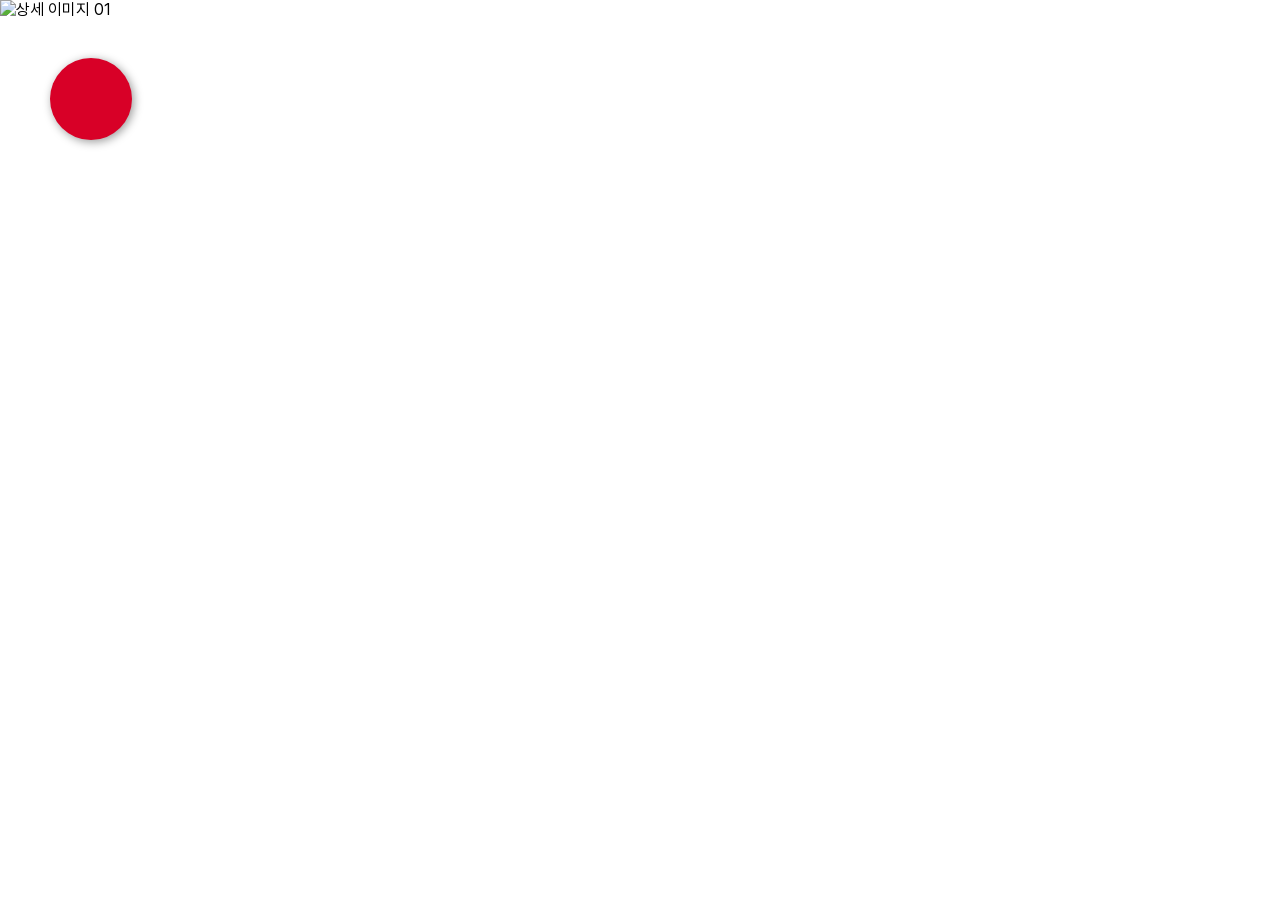
==== sub/stt.html @ 89690f17 "Add files via upload" ====
<!doctype html>
<html lang="ko">
<head>
<meta charset="utf-8">
<meta name="viewport" id="viewport" content="width=device-width,initial-scale=1.0,maximum-scale=1.0, minimum-scale=1.0,user-scalable=no" />
<meta http-equiv="X-UA-Compatible" content="IE=Edge">
<meta name="format-detection" content="telephone=no">
	
<title>경운대학교 디자인융합학부 2025 과제전</title>

<link rel="stylesheet" href="../css/layout.css">
<link rel="stylesheet" href="../css/vendor.css">
<link rel="stylesheet" href="../css/style.css">

<script src="../js/jquery-1.11.3.min.js"></script>
<script src="../js/vendor.js"></script>
	
<link rel="shortcut icon" href="../favicon/favicon.ico" type="image/x-icon" />
</head>

<body>
	<a href="../index.html" class="back_go"></a>
	<div class="sub-detail" data-aos="fade-down">
		<img id="detailImage" src="" alt="상세 이미지">
	</div>
	<a href="javascript:void(0);" class="top_go"></a>
	<script>
		/* 동작 타이머 */
		const IDLE_TIME_LIMIT = 120000;
		let idleTimer;
		const targetUrl = '../index.html';
		function startIdleTimer() {
			clearTimeout(idleTimer);
			idleTimer = setTimeout(redirectToHome, IDLE_TIME_LIMIT);
		}
		function redirectToHome() {
			window.location.href = targetUrl;
		}
		$(document).on('mousemove keydown scroll touchstart touchend', function() {
			startIdleTimer();
		});
		startIdleTimer();
		
		/* 이미지 불러오기 */
		const urlParams = new URLSearchParams(window.location.search);
		const imgNum = urlParams.get('img') || '01';
		const detailImg = document.getElementById('detailImage');
		detailImg.src = `../img/body/stt_${imgNum}.jpg`;
		detailImg.alt = `상세 이미지 ${imgNum}`;
	</script>
	<script src="../js/common.js"></script>
</body>
</html>
---- css/layout.css ----
@charset "utf-8";
@import url("fonts.css");

/* reset */
html,body{-webkit-text-size-adjust:100%;font-size:100%; position: relative;}
body,div,dl,dt,dd,ul,ol,li,h1,h2,h3,h4,h5,h6,p,table,th,td,form,fieldset,legend,textarea,input,select,textarea,button,figure,figcaption{margin:0; padding:0; font-family: 'Pretendard', "Malgun Gothic", "맑은 고딕", AppleGothic, Dotum, "돋움", sans-serif; word-wrap: break-word; word-break:normal; box-sizing: border-box;}
body{color:#000; overflow-x:hidden; min-width:320px; font-weight: 400;}
fieldset,li,img{border:0;vertical-align:top}
ul,ol{list-style:none}
button{overflow:visible;border:0;background-color:transparent;cursor:pointer}
button::-moz-focus-inner{padding:0;}
input,button{-webkit-appearance:none;-moz-appearance:none;appearance:none}
address,caption,em{font-style:normal}
a,a:focus,a:active,a:hover{color:#333;text-decoration:none}
hr{display:none;}
.blind,legend{overflow:hidden !important; position:absolute !important; top:0 !important; left:0 !important; width:0 !important; height:0 !important; font-size:1px !important; line-height:10px !important; white-space:nowrap !important;}
::-webkit-input-placeholder{color:#999}
::-moz-placeholder{color:#999;opacity:1;}
:-ms-input-placeholder{color:#999}
.h1, .h2, .h3, .h4, .h5, .h6, h1, h2, h3, h4, h5, h6{font-weight: bold;}

.t_l{text-align: left!important;}
.t_r{text-align: right !important;}
.t_c{text-align: center!important;}
---- css/style.css ----
@charset "utf-8";
/* CSS Document */

.student_list li a, .thumb_infor h4, .thumb_infor p, .thumb_infor b{
	-webkit-transition: all 0.3s cubic-bezier(0.215, 0.610, 0.355, 1.000);
	-moz-transition: all 0.3s cubic-bezier(0.215, 0.610, 0.355, 1.000);
	-o-transition: all 0.3s cubic-bezier(0.215, 0.610, 0.355, 1.000);
	-ms-transition: all 0.3s cubic-bezier(0.215, 0.610, 0.355, 1.000);
	transition: all 0.3s cubic-bezier(0.215, 0.610, 0.355, 1.000);
}


.thumb_list > li > a img{
	-webkit-transition: all 0.5s cubic-bezier(0.215, 0.610, 0.355, 1.000);
	-moz-transition: all 0.5s cubic-bezier(0.215, 0.610, 0.355, 1.000);
	-o-transition: all 0.5s cubic-bezier(0.215, 0.610, 0.355, 1.000);
	-ms-transition: all 0.5s cubic-bezier(0.215, 0.610, 0.355, 1.000);
	transition: all 0.5s cubic-bezier(0.215, 0.610, 0.355, 1.000);
}

.main_wrap{background: #D80027; width: 100%; transition: background-color 2s ease-in-out;}
.main_wrap .inner_wrap{position: relative; padding: 60px;}

.main_header_wrap > ul{display: flex; justify-content: space-between;}
.header_first .header_logo img{width: 100%; max-width: 218px;}
.header_first b{display: block; font-size: 31px; font-weight: 300; color: #fff; margin-top: 30px;}
.header_first h2{font-size: 80px; font-weight: 700; color: #fff; margin-top: 5px;}
.header_first h2 span{display: inline-block; margin-left: 5px; font-size: 40px; font-weight: 600;}
.header_first p{font-size: 45px; font-weight: 700; color: #000; margin-top: 5px;}
.header_second{text-align: right; margin-top: 50px;}
.header_second .header_qr{display: inline-block;}
.header_second .header_qr img{width: 100%; max-width: 120px;}
.header_second p{text-align: right; font-size: 21px; font-weight: 300; color: #fff; margin-top: 15px;}

.main_body_wrap{margin-top: 70px;}
.main_body_wrap ul{display: flex;flex-wrap: wrap;}
.main_body_wrap ul li{width: 32%; margin-left: 2%}
.main_body_wrap ul li:nth-child(3n+1){margin-left: 0;}
.main_body_wrap ul li:nth-child(n+4){margin-top: 50px;}
.main_body_wrap ul li a{display: inline-block;}
.main_body_wrap ul li span{display: inline-block; border-radius: 10px; overflow: hidden; box-shadow: 4px 4px 10px rgba(0, 0, 0, 0.1); margin-bottom: 10px;}
.main_body_wrap ul li b{display: block; font-size: 23px; color: #fff; font-weight: 600; text-align: center;}
.main_body_wrap ul li img{width: 100%;}



/* Sub */
.sub-detail img{width: 100%;}

.back_go, .back_go:active{position:fixed; z-index:20; left:50px; top:58px; width:82px; height:82px; background:url(../img/back.svg) center no-repeat #D80027; background-size:contain; box-shadow: 2px 2px 10px rgba(0, 0, 0, 0.4); border-radius: 50%;}
.top_go, .top_go:active{position:fixed; z-index:20; right:50px; bottom:58px; width:82px; height:82px; background:url(../img/top.png) center no-repeat #fff; background-size:contain; display:none; box-shadow: 2px 2px 10px rgba(0, 0, 0, 0.4); border-radius: 50%;}

@media all and (max-width:960px) {
	.main_header_wrap > ul{flex-wrap: wrap;}
	.main_header_wrap > ul > li{width: 100%;}
	.main_header_wrap > ul > li:nth-child(2){display: none;}
}

@media all and (max-width:768px) {
	.main_wrap .inner_wrap{padding: 30px 3%;}
	
	.header_first .header_logo img{max-width: 160px;}
	.header_first b{font-size: 25px; margin-top: 20px;}
	.header_first h2{font-size: 50px;}
	.header_first h2 span{font-size: 27px;}
	.header_first p{font-size: 35px;}
	
	.main_body_wrap{margin-top: 50px;}
	.main_body_wrap ul li{width: 49%;}
	.main_body_wrap ul li:nth-child(3n+1){margin-left: 2%;}
	.main_body_wrap ul li:nth-child(2n+1){margin-left: 0;}
	.main_body_wrap ul li:nth-child(n+3){margin-top: 30px;}
	.main_body_wrap ul li span{margin-bottom: 5px;}
	.main_body_wrap ul li b{font-size: 19px;}
	
	.back_go, .back_go:active{left:2%; top:20px; width:50px; height:50px;}
	.top_go, .top_go:active{right:2%; bottom:20px; width:50px; height:50px;}
}



@media all and (max-width:480px) {
	.main_wrap .inner_wrap{padding: 30px 3%;}
	
	.header_first .header_logo img{max-width: 140px;}
	.header_first b{font-size: 21px; margin-top: 20px;}
	.header_first h2{font-size: 45px;}
	.header_first h2 span{font-size: 23px;}
	.header_first p{font-size: 27px;}
	
	.main_body_wrap{margin-top: 40px;}
	.main_body_wrap ul li{width: 100%;}
	.main_body_wrap ul li:nth-child(3n+1){margin-left: 2%;}
	.main_body_wrap ul li:nth-child(2n+1){margin-left: 2%;}
	.main_body_wrap ul li:nth-child(n+2){margin-top: 40px;}
	.main_body_wrap ul li span{margin-bottom: 10px;}
	.main_body_wrap ul li b{font-size: 19px;}
}
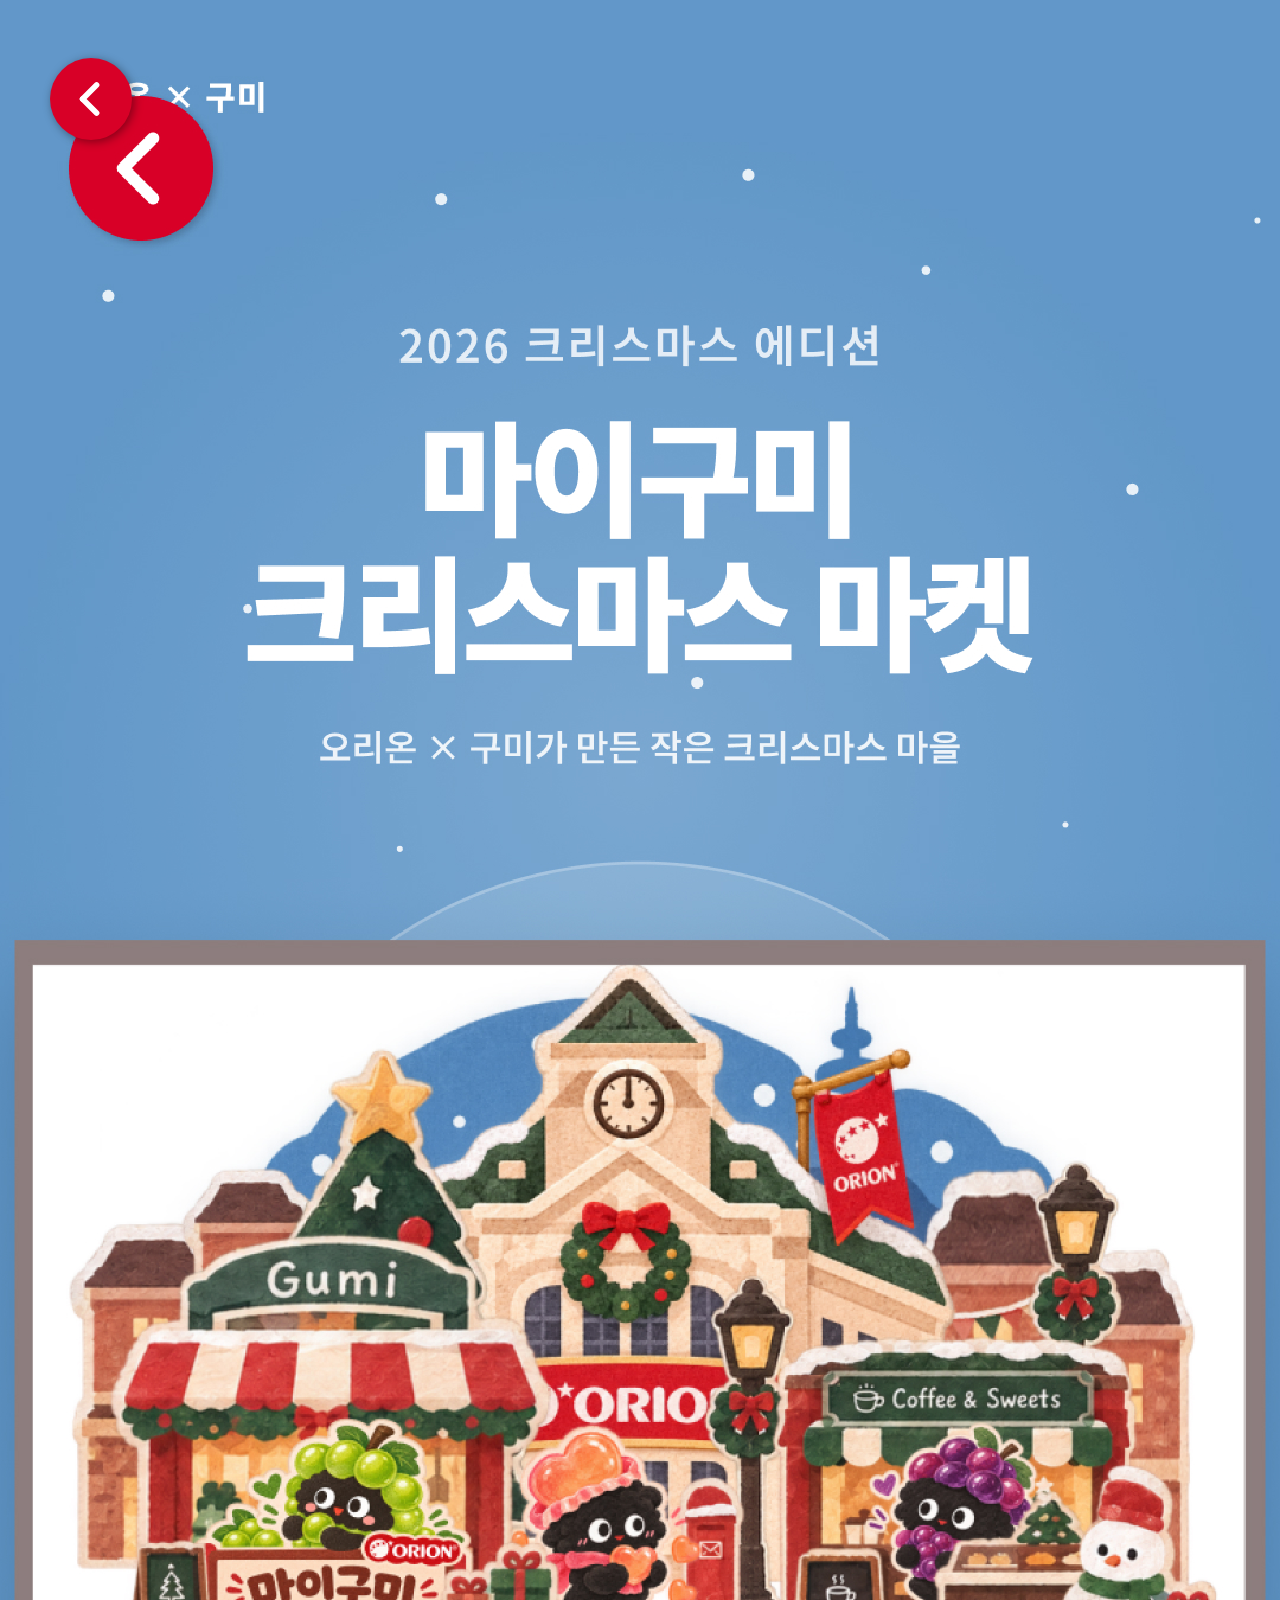
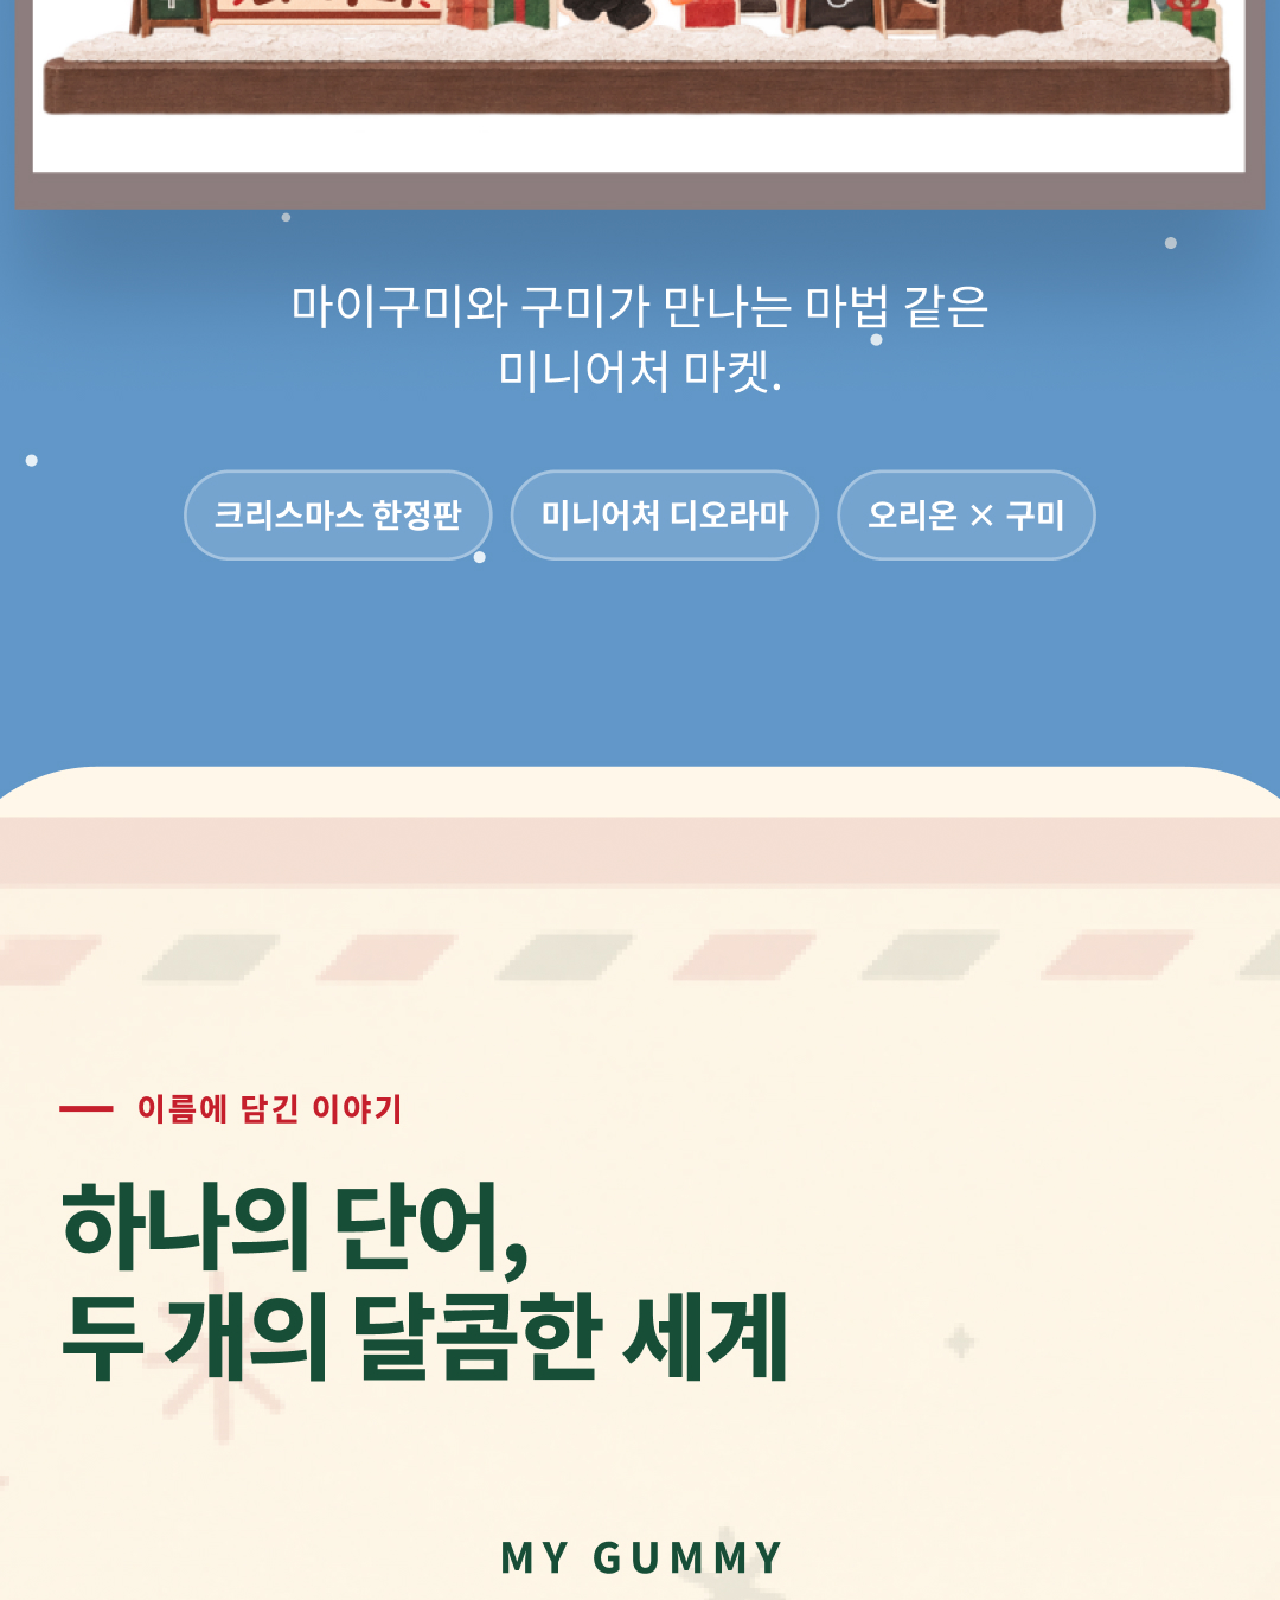
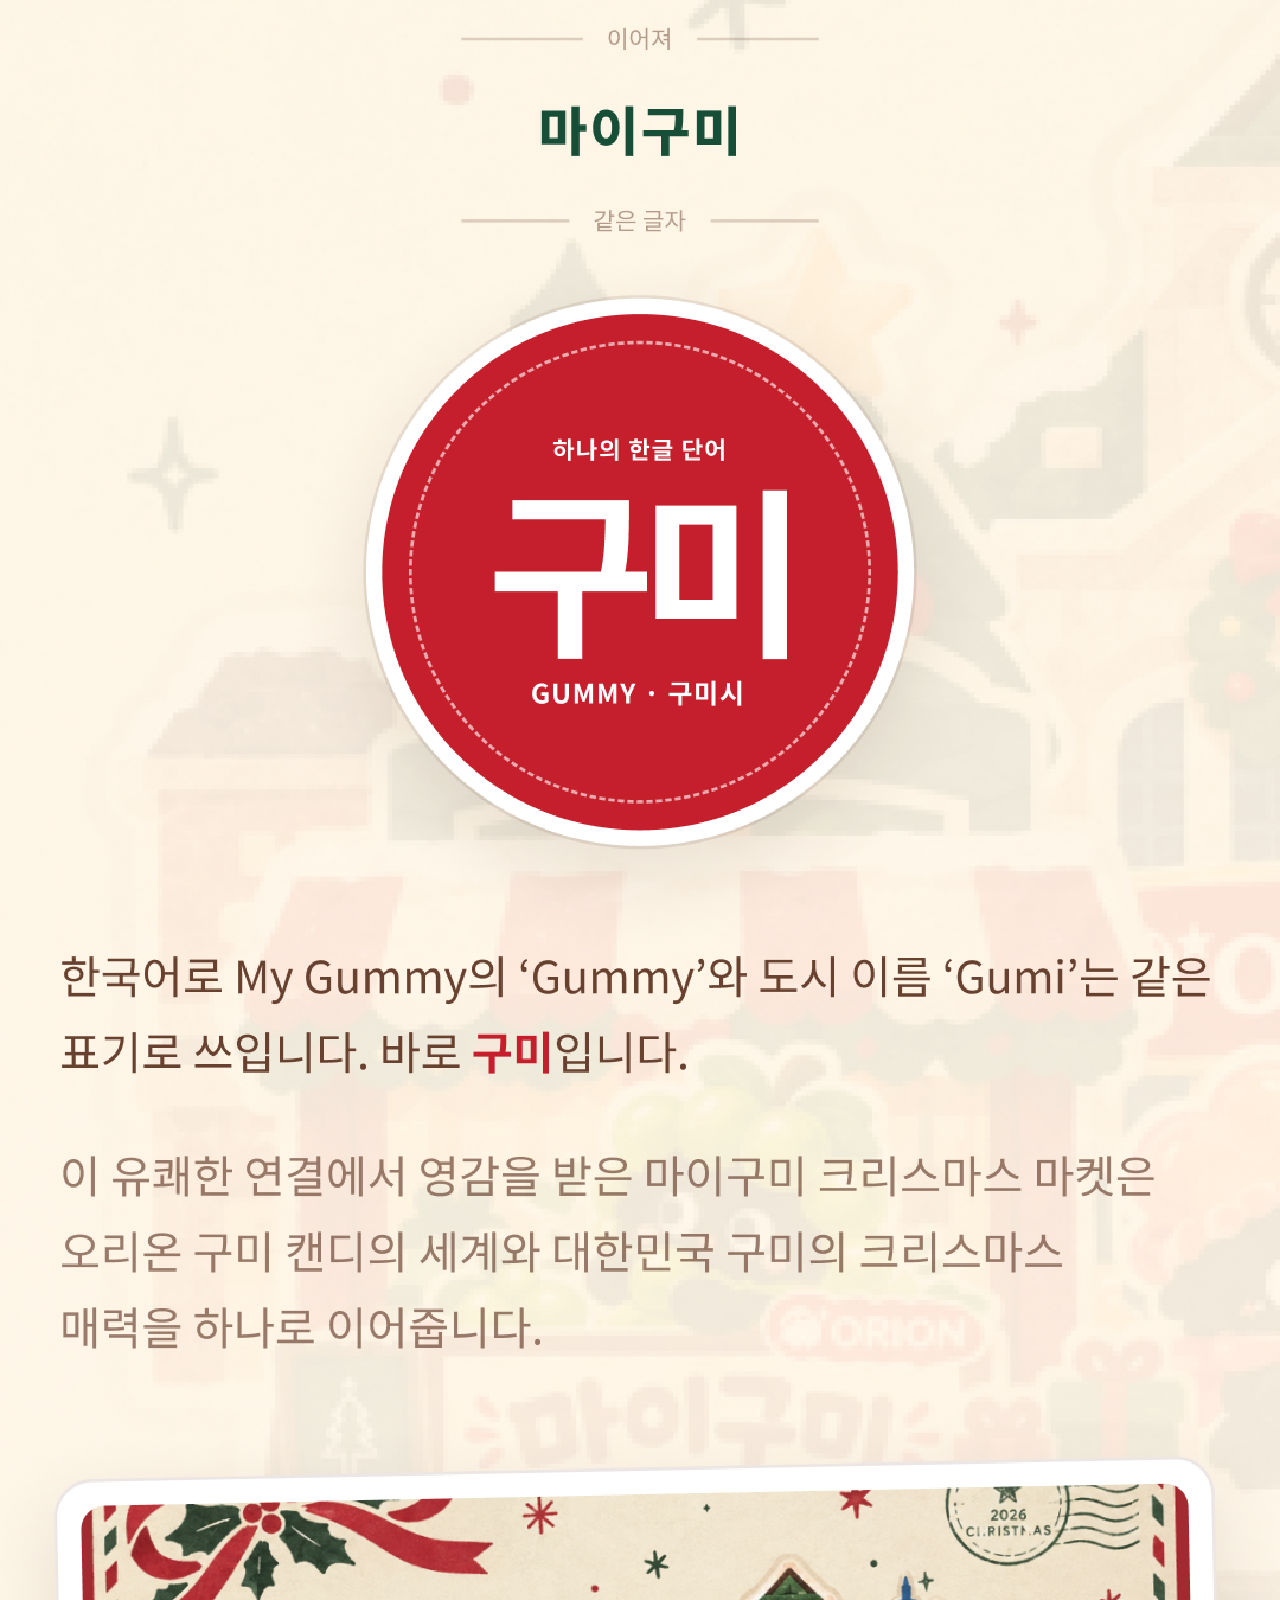
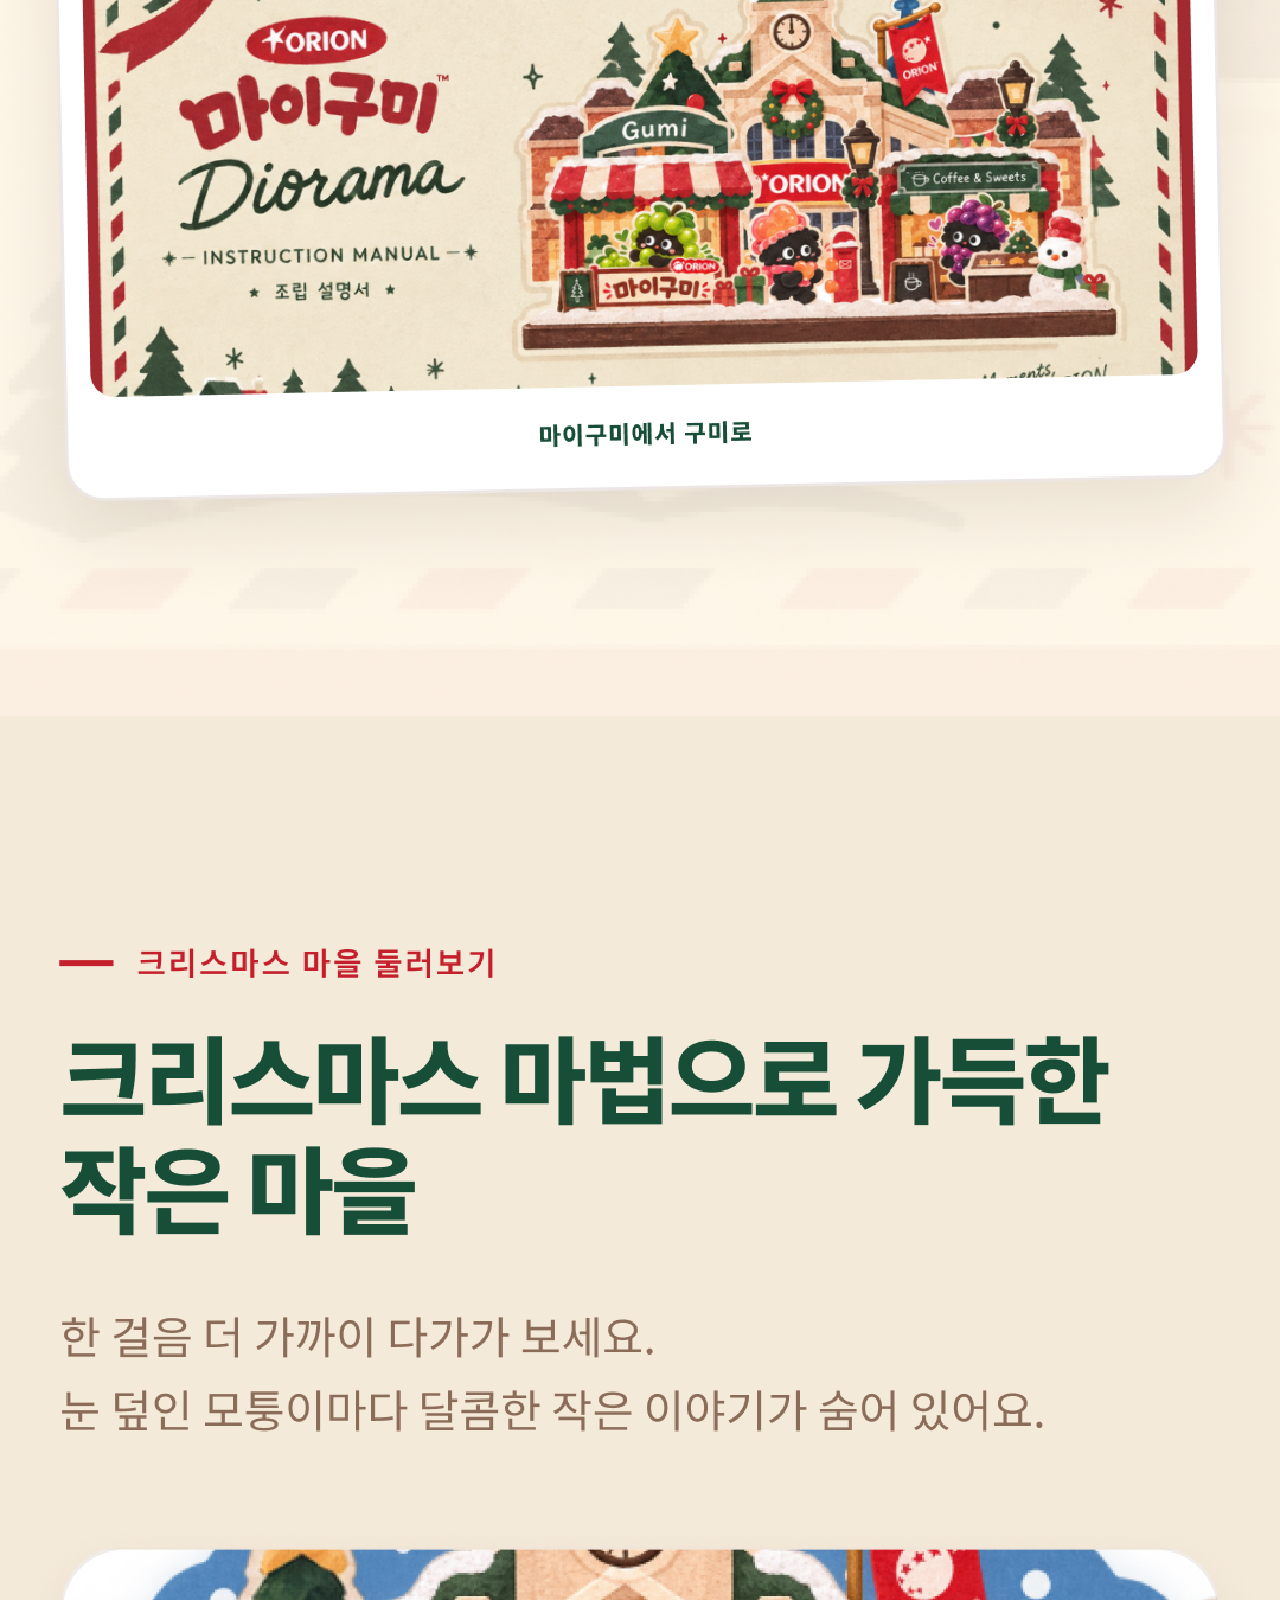
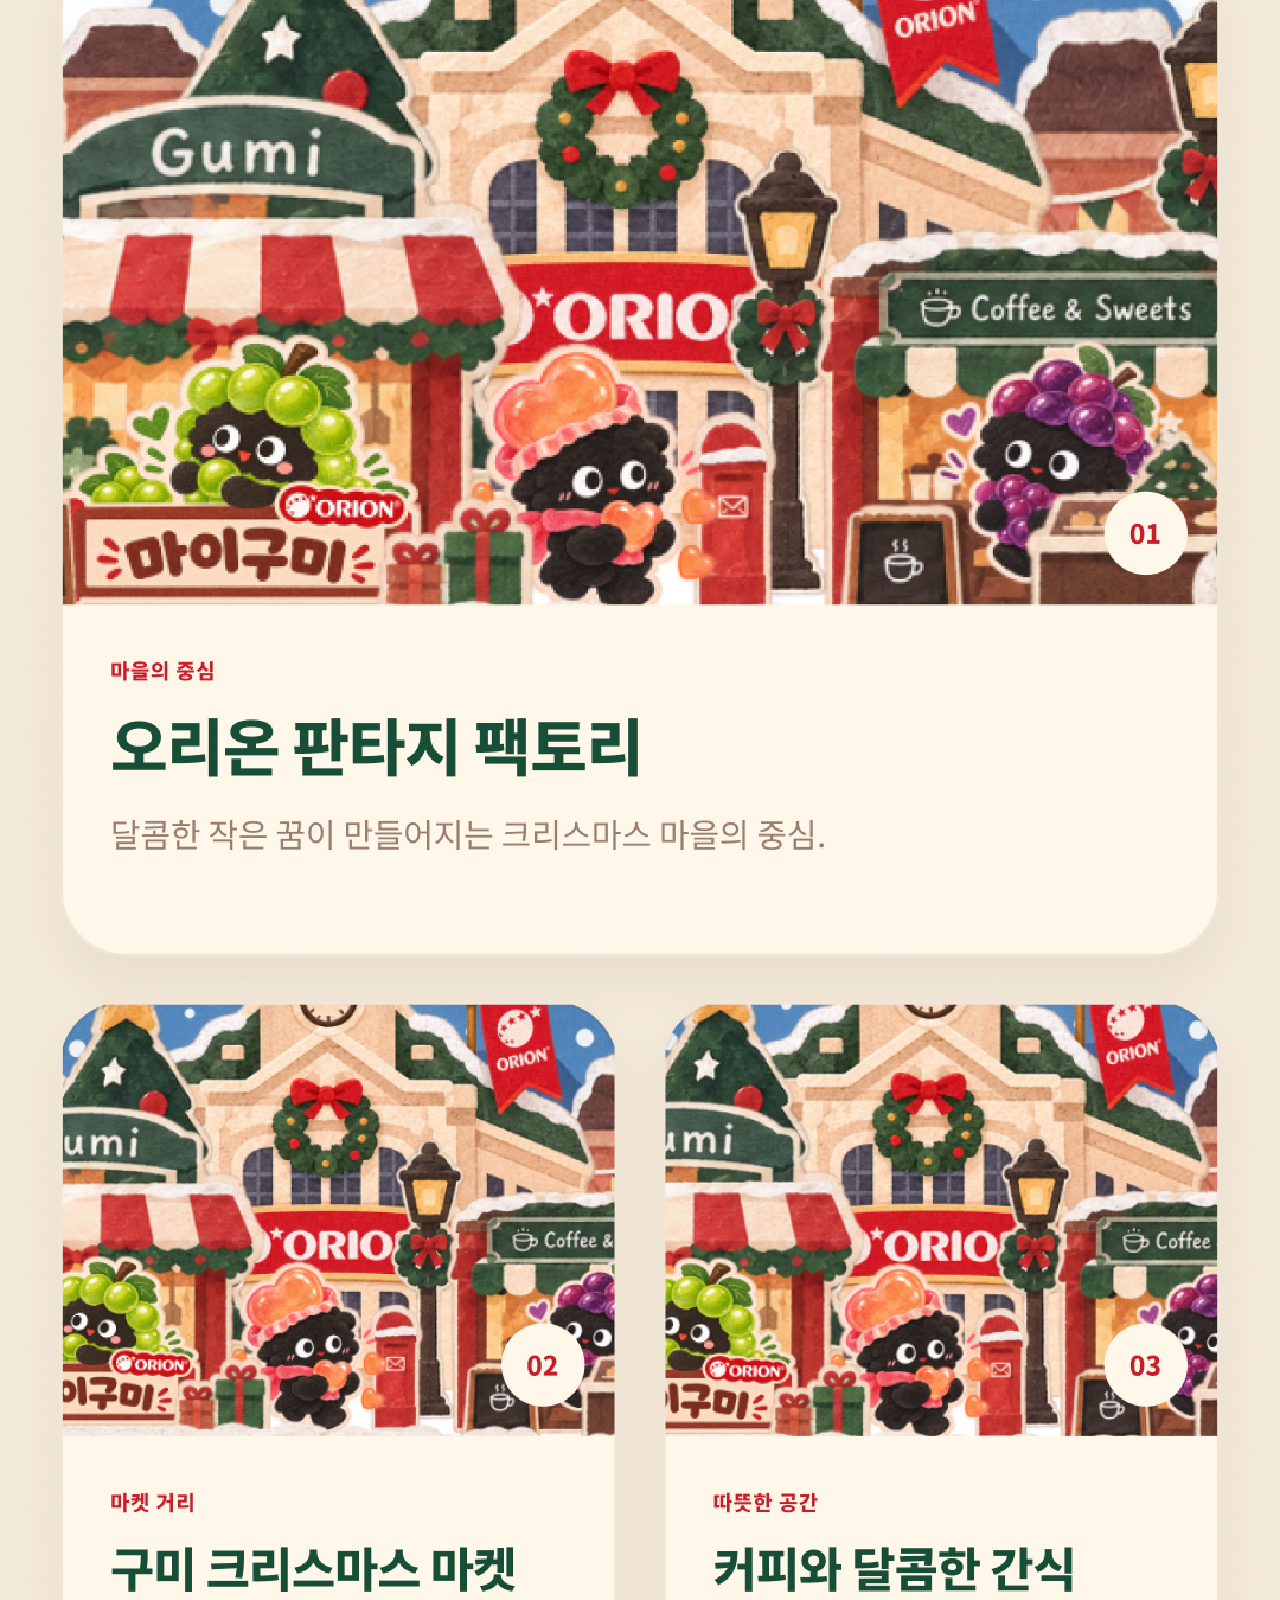
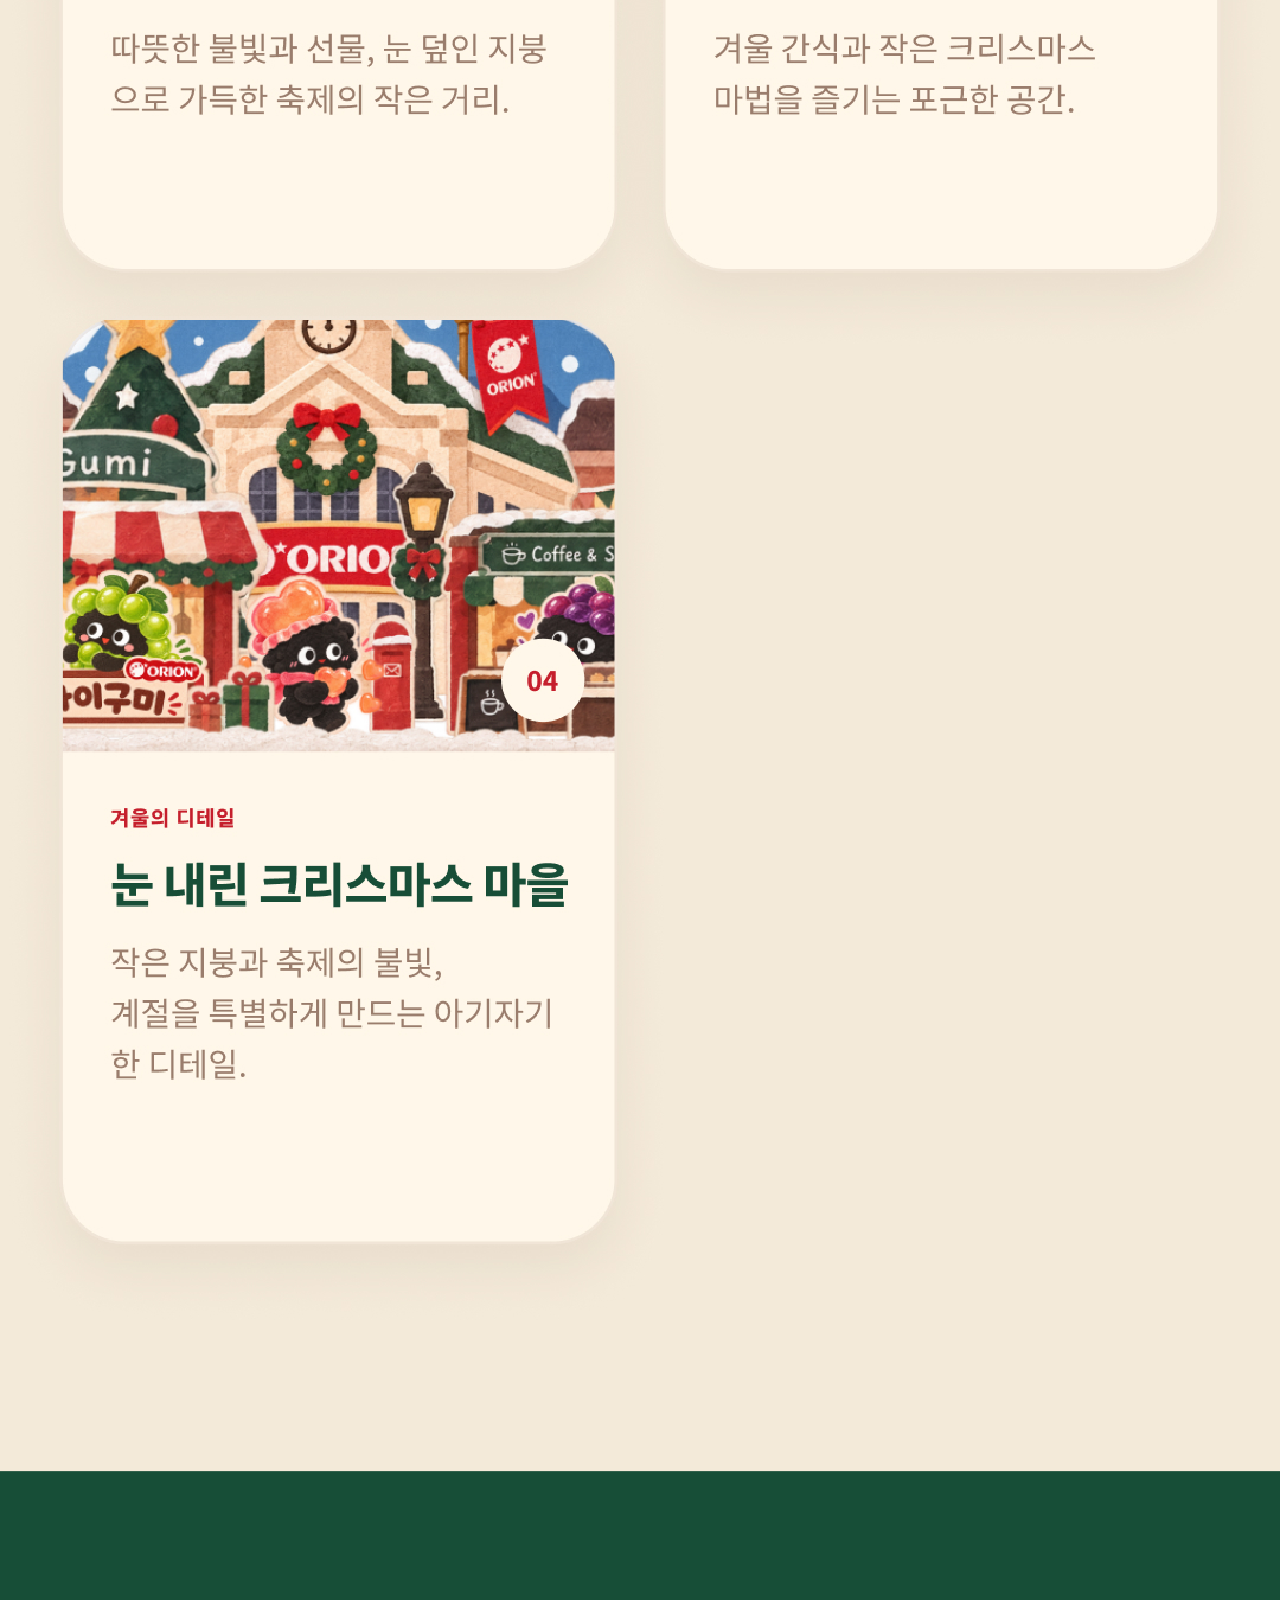
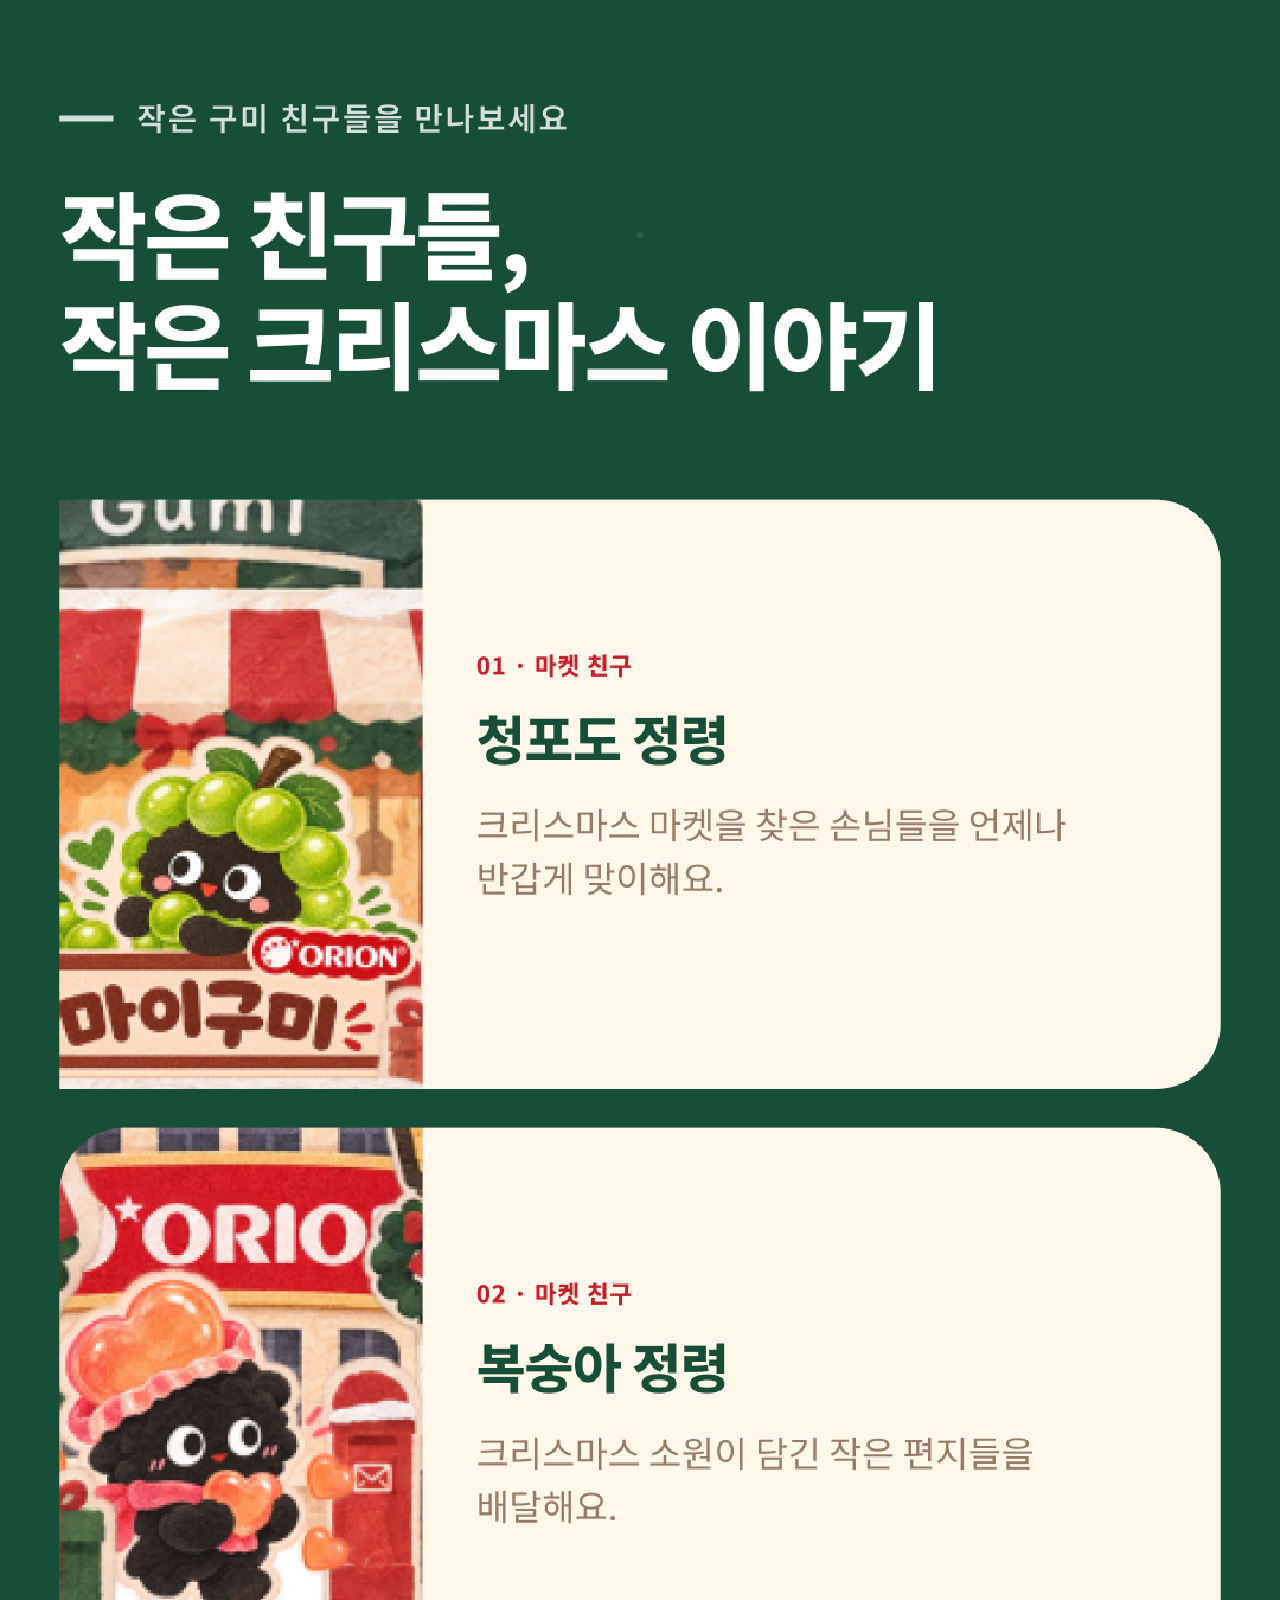
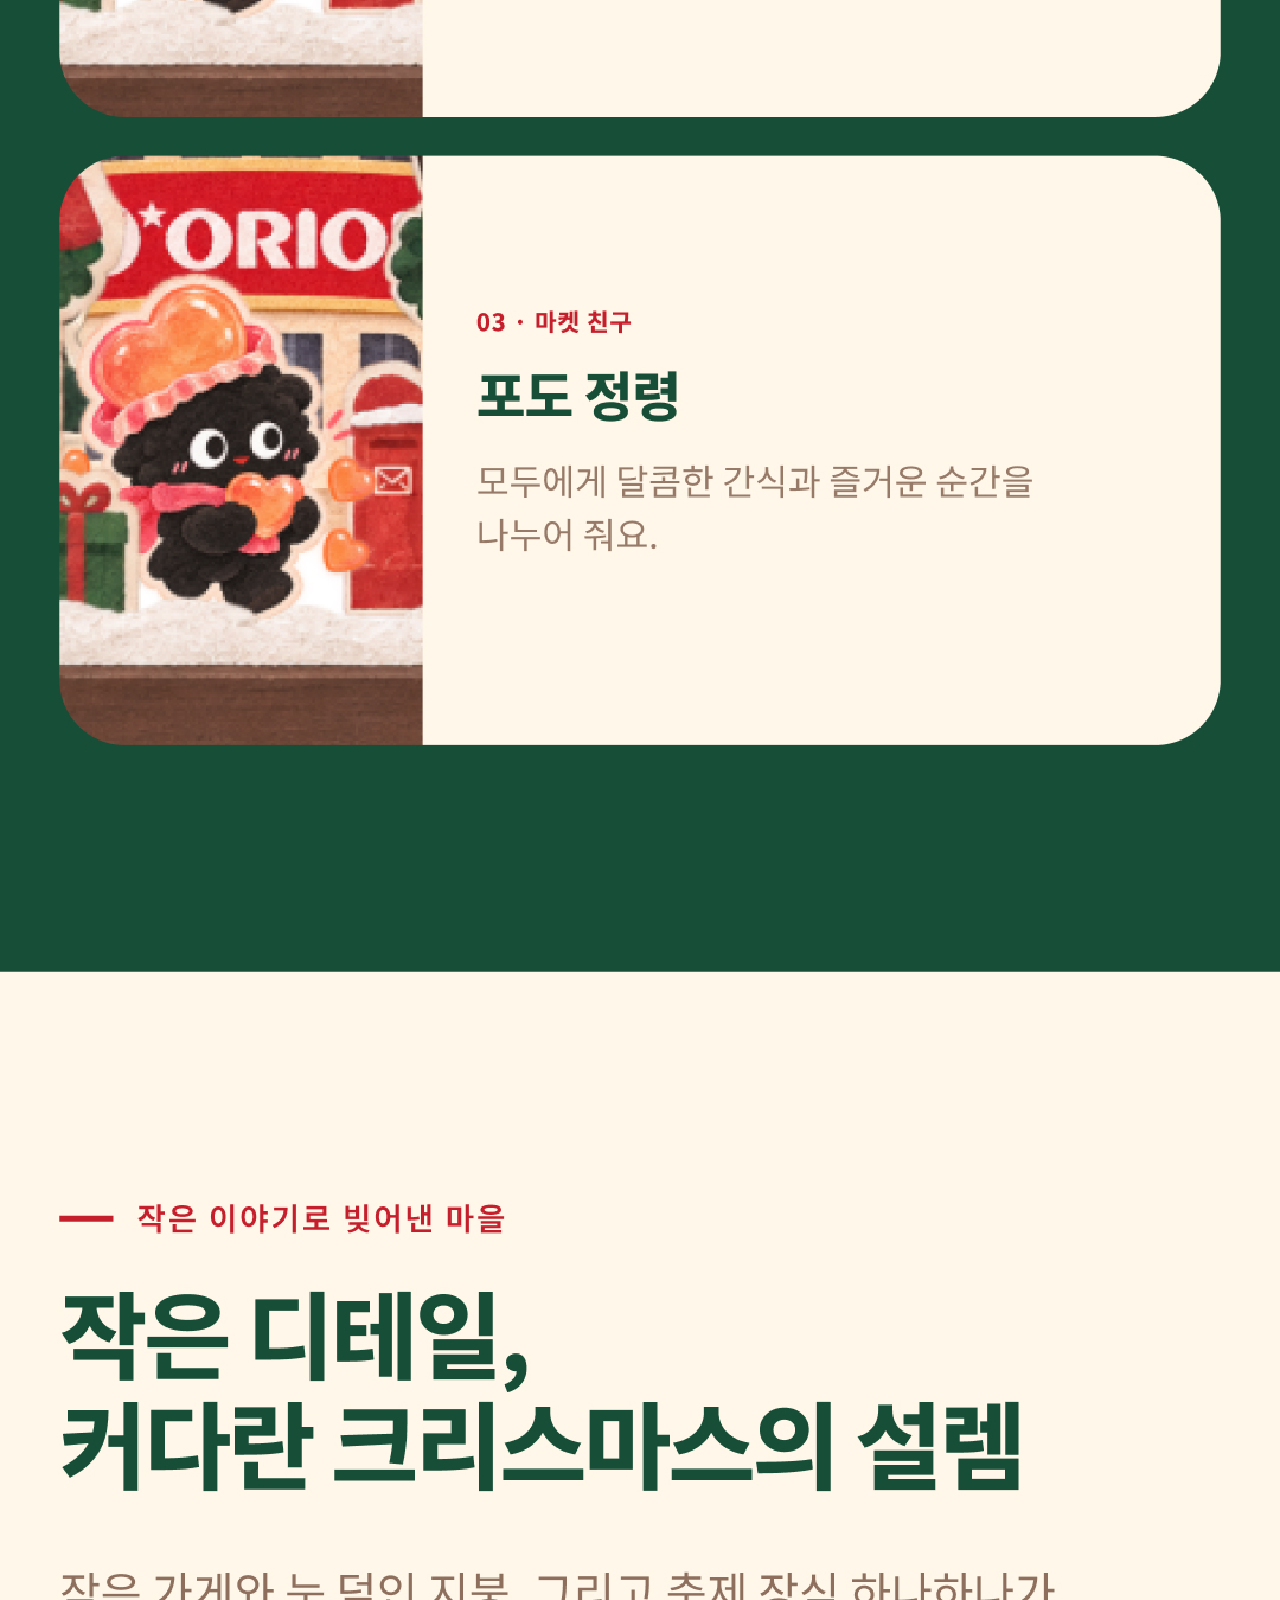
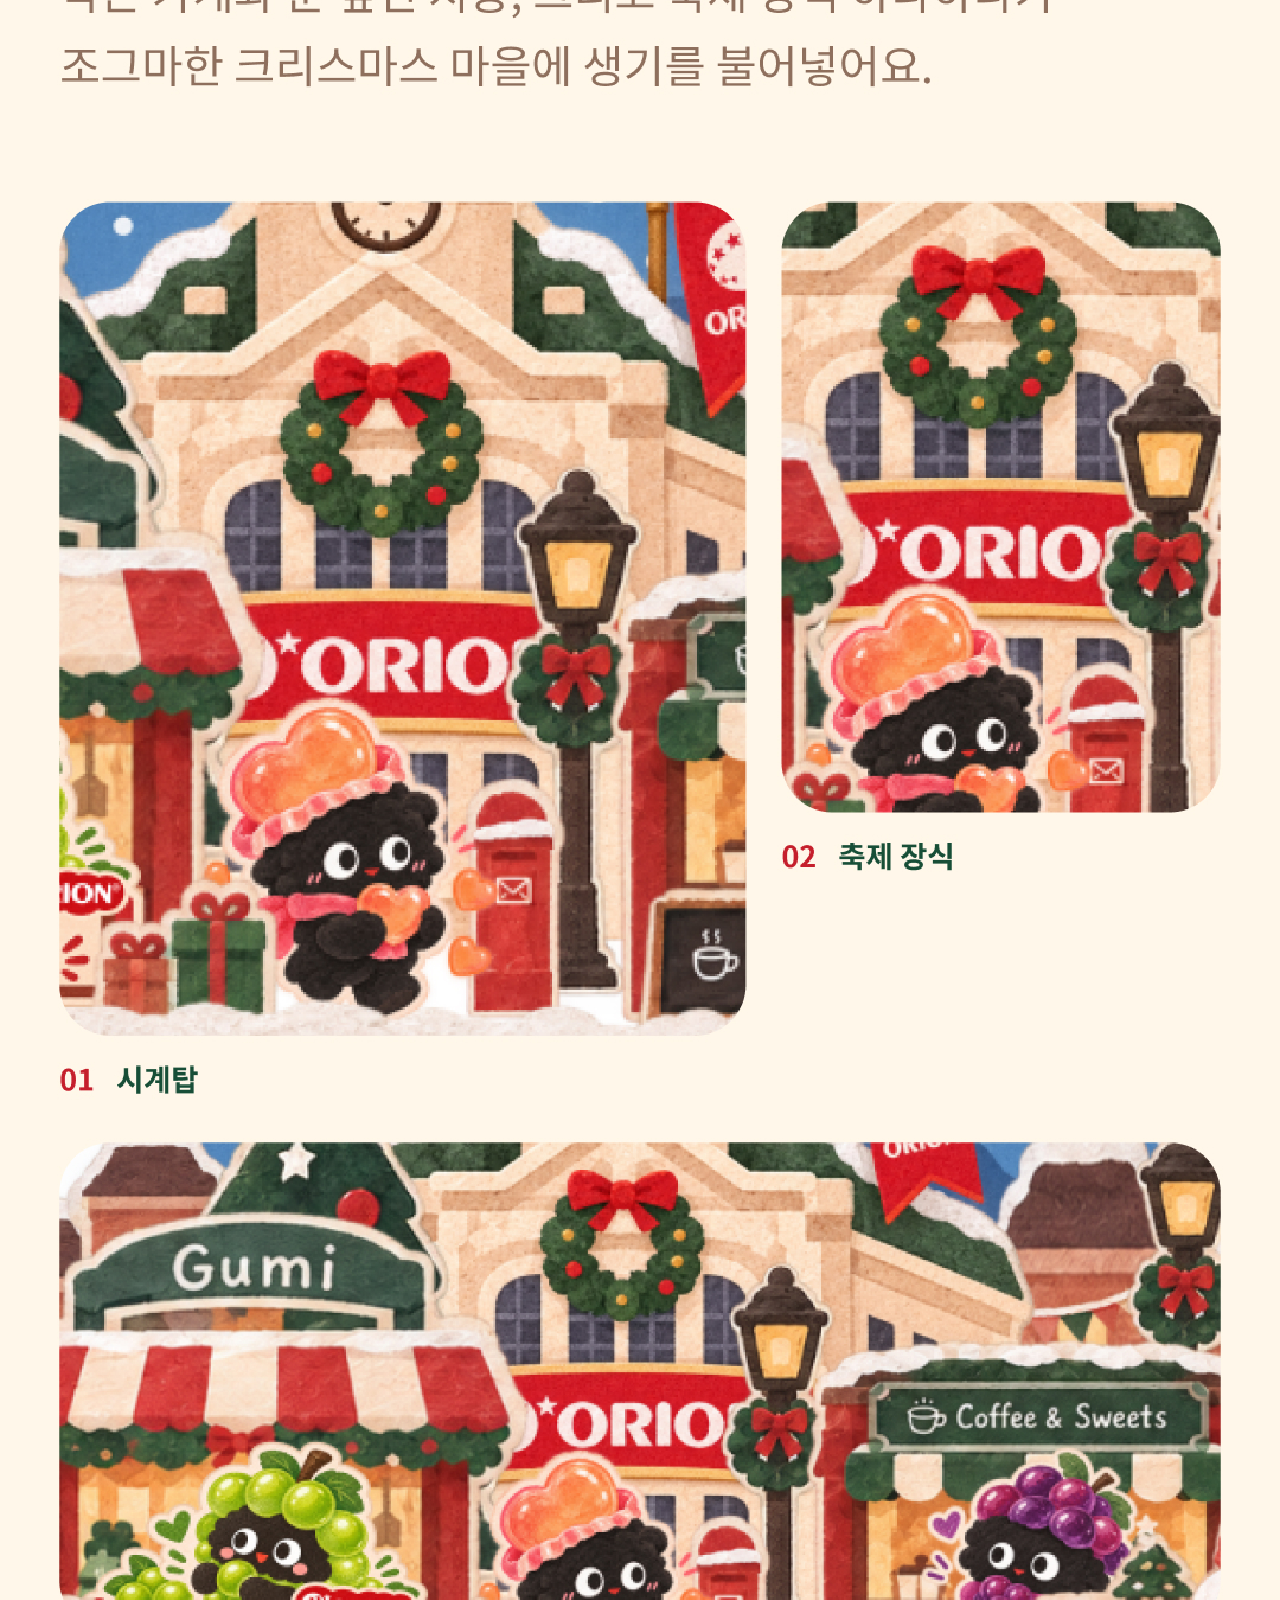
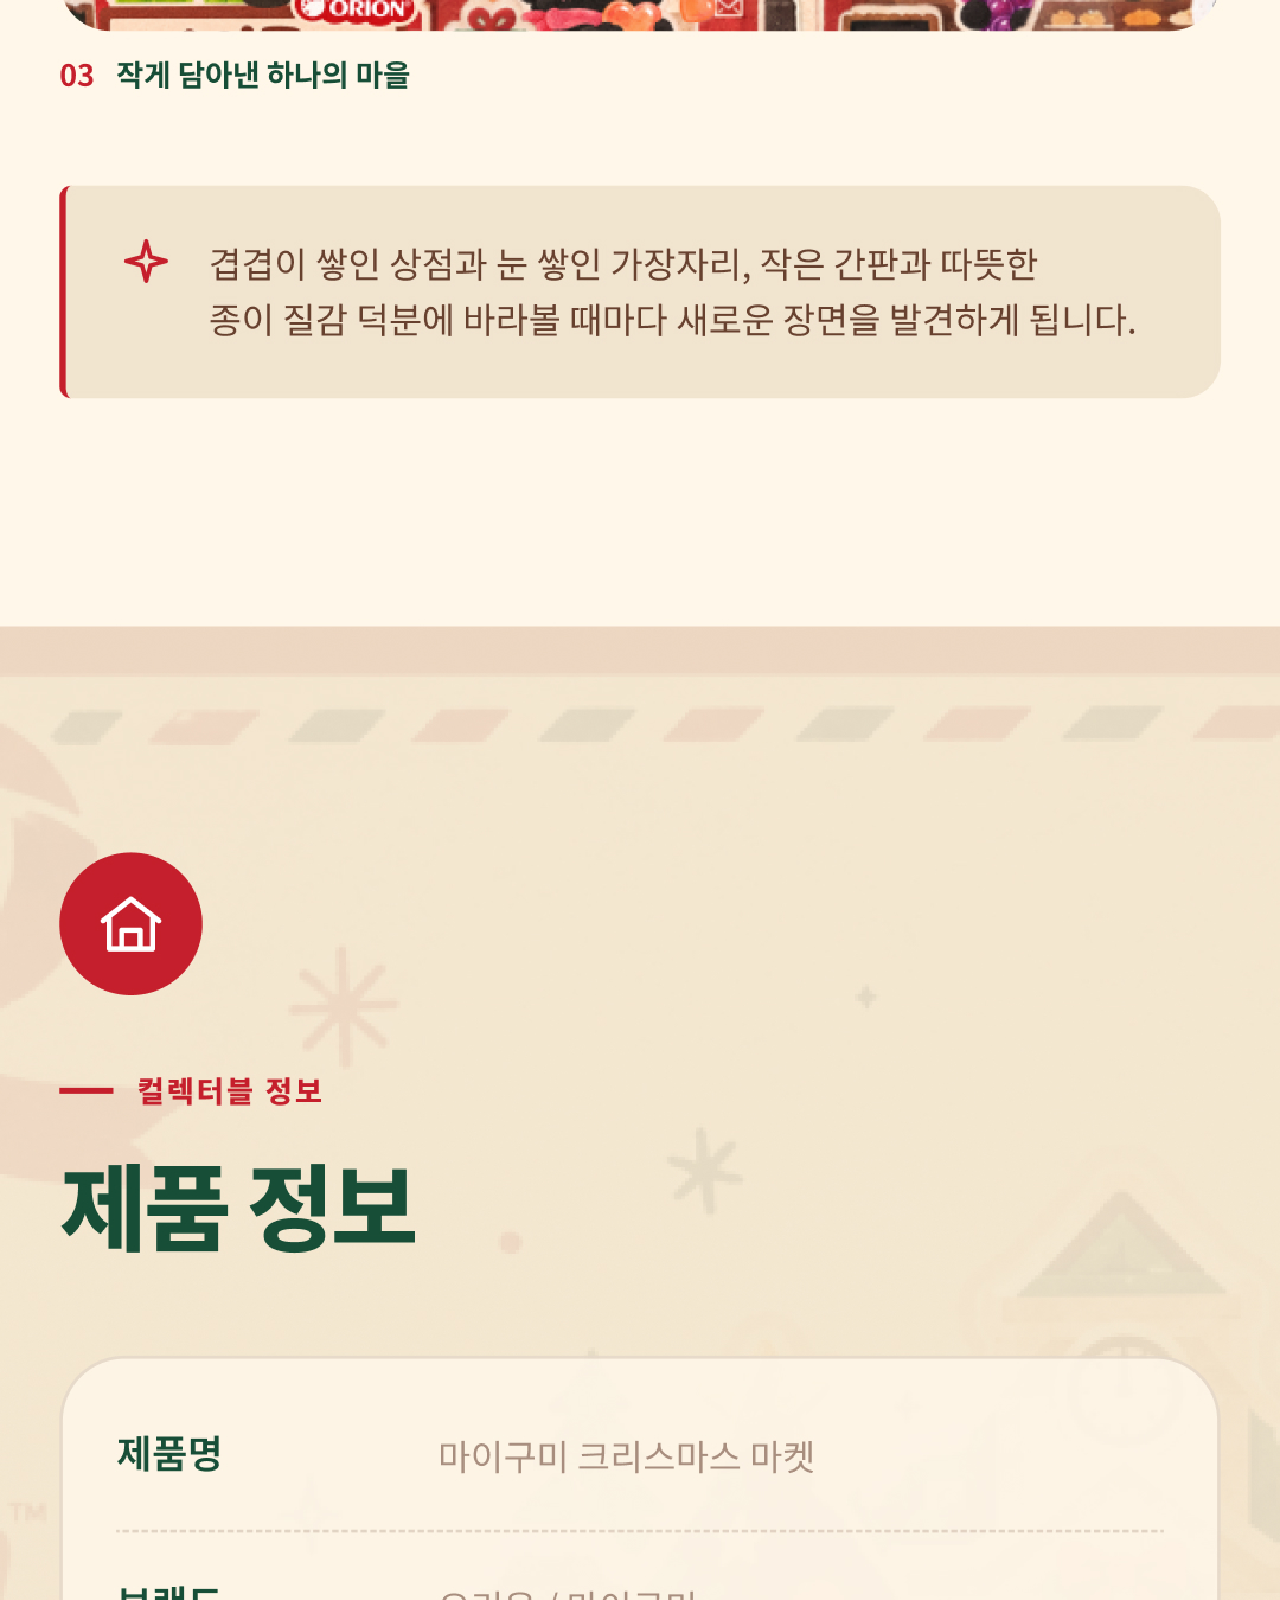
==== commit da689aa2: "Add files via upload" ====
--- a/sub/stt.html
+++ b/sub/stt.html
@@ -5,8 +5,18 @@
 <meta name="viewport" id="viewport" content="width=device-width,initial-scale=1.0,maximum-scale=1.0, minimum-scale=1.0,user-scalable=no" />
 <meta http-equiv="X-UA-Compatible" content="IE=Edge">
 <meta name="format-detection" content="telephone=no">
+<meta name="title" content="2026 면면색색 디오라마.zip | 구미시 | 경운대학교">
+<meta name="description" content="경운대학교와 구미정보고가 함께하는 구미시 2026 디오라마 전시회" />
+<meta name="keywords" content="면면색색, 디오라마, 구미시, 2026, 경운대학교, 경운대 웹툰애니메이션디자인학과, 구미정보고등학교" />
+
+<meta property="og:type" content="website">
+<meta property="og:title" content="2026 면면색색 디오라마.zip | 구미시 | 경운대학교">
+<meta property="og:site_name" content="경운대학교">
+<meta property="og:url" content="https://ajh9178.github.io/site/">
+<meta property="og:image" content="https://ajh9178.github.io/site/img/marks.jpg">
+<meta property="og:description" content="면면색색, 디오라마, 구미시, 2026, 경운대학교, 경운대 웹툰애니메이션디자인학과, 구미정보고등학교"/>
 	
-<title>경운대학교 디자인융합학부 2025 과제전</title>
+<title>2026 면면색색 디오라마.zip | 구미시 | 경운대학교</title>
 
 <link rel="stylesheet" href="../css/layout.css">
 <link rel="stylesheet" href="../css/vendor.css">
--- a/css/style.css
+++ b/css/style.css
@@ -88,6 +88,7 @@
 	.header_first h2 span{font-size: 23px;}
 	.header_first p{font-size: 27px;}
 	
+	/*
 	.main_body_wrap{margin-top: 40px;}
 	.main_body_wrap ul li{width: 100%;}
 	.main_body_wrap ul li:nth-child(3n+1){margin-left: 2%;}
@@ -95,6 +96,7 @@
 	.main_body_wrap ul li:nth-child(n+2){margin-top: 40px;}
 	.main_body_wrap ul li span{margin-bottom: 10px;}
 	.main_body_wrap ul li b{font-size: 19px;}
+	*/
 }
 
 
